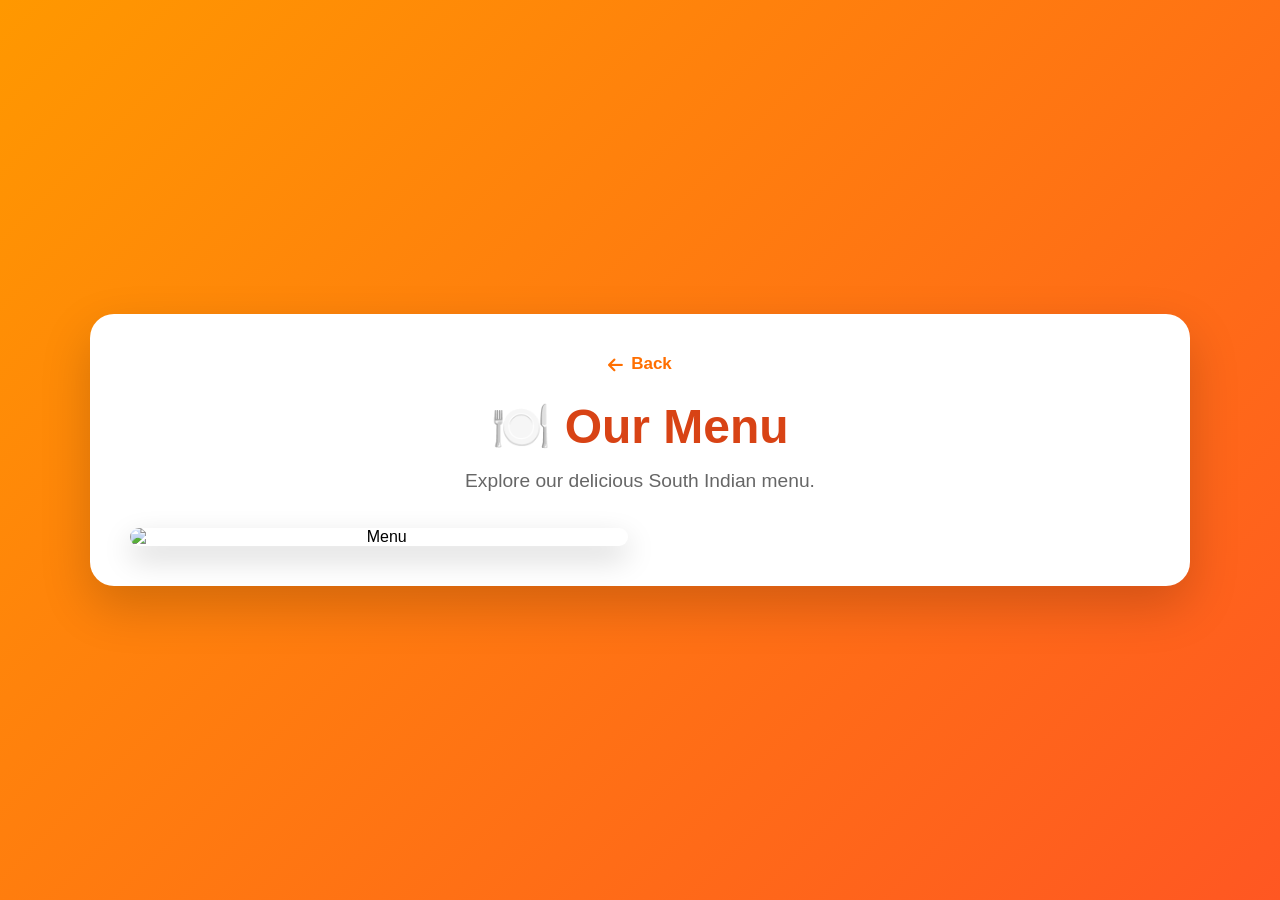
==== menu.html @ 59fc46c8 "update menu page" ====
<!DOCTYPE html>
<html lang="en">

<head>

    <meta charset="UTF-8">
    <meta name="viewport" content="width=device-width, initial-scale=1.0">

    <title>Our Menu | DosaLane</title>

    <link rel="stylesheet" href="https://cdnjs.cloudflare.com/ajax/libs/font-awesome/6.5.2/css/all.min.css">

    <link rel="stylesheet" href="style.css">

</head>

<body>

    <div class="container menu-container">

        <a href="index.html" class="back-btn">

            <i class="fa-solid fa-arrow-left"></i>

            Back

        </a>

        <h1>🍽️ Our Menu</h1>

        <p class="subtitle">

            Explore our delicious South Indian menu.

        </p>

        <div class="menu-grid">

            <img src="images/menu1.jpg" alt="Menu">

            <!-- OR if you have multiple menu pages -->

            <!--
            <img src="images/menu2.jpg">
            <img src="images/menu3.jpg">
            -->

        </div>

        <!-- <div class="menu-grid">
            <img src="images/menu.jpg" alt="DosaLane Menu">
        </div> -->

    </div>

</body>

</html>
---- style.css ----
* {
    margin: 0;
    padding: 0;
    box-sizing: border-box;
    font-family: Arial, Helvetica, sans-serif;
}

body {
    background: linear-gradient(135deg, #ff9800, #ff5722);
    min-height: 100vh;
    display: flex;
    justify-content: center;
    align-items: center;
    padding: 20px;
}

.container {
    width: 100%;
    max-width: 700px;
    background: #fff;
    border-radius: 24px;
    padding: 40px;
    text-align: center;
    box-shadow: 0 20px 50px rgba(0, 0, 0, 0.18);
}

.logo {
    margin: 30px auto;
}

.logo img {
    width: 100%;
    max-width: 280px;
    border-radius: 20px;
    box-shadow: 0 12px 30px rgba(0, 0, 0, 0.15);
}

h1 {
    color: #d84315;
    font-size: clamp(2rem, 4vw, 3rem);
    margin-bottom: 10px;
}

.subtitle {
    color: #666;
    font-size: clamp(1rem, 2vw, 1.2rem);
    line-height: 1.7;
    margin-bottom: 30px;
}

.button {
    display: inline-flex;
    align-items: center;
    justify-content: center;
    gap: 10px;
    width: 100%;
    max-width: 320px;
    padding: 16px;
    background: #ff6f00;
    color: #fff;
    text-decoration: none;
    border-radius: 50px;
    font-size: 18px;
    font-weight: bold;
    transition: 0.3s;
    margin-bottom: 35px;
}

.button:hover {
    background: #e65100;
    transform: translateY(-3px);
}

.social-title {
    font-size: 20px;
    color: #333;
    margin-bottom: 20px;
}

.socials {
    display: flex;
    justify-content: center;
    flex-wrap: wrap;
    gap: 18px;
}

.socials a {
    width: 65px;
    height: 65px;
    display: flex;
    justify-content: center;
    align-items: center;
    text-decoration: none;
    border-radius: 50%;
    background: #f4f4f4;
    color: #333;
    font-size: 30px;
    transition: 0.3s;
}

.socials a:hover {
    background: #ff6f00;
    color: #fff;
    transform: scale(1.08);
}

.footer {
    margin-top: 40px;
    color: #777;
    font-size: 14px;
}

/* Mobile */

@media (max-width: 768px) {
    .container {
        padding: 25px;
    }

    .logo img {
        max-width: 220px;
    }

    .socials {
        gap: 15px;
    }

    .socials a {
        width: 58px;
        height: 58px;
        font-size: 26px;
    }

    .button {
        font-size: 17px;
    }
}

/* Large Screens */

@media (min-width: 1200px) {
    .container {
        max-width: 850px;
    }

    .logo img {
        max-width: 330px;
    }
}


/* Second Button */

.secondary {
    background: #2e7d32;
    margin-top: -15px;
}

.secondary:hover {
    background: #1b5e20;
}

/* Menu Page */

.menu-container {
    max-width: 1100px;
}

.menu-grid {
    margin-top: 30px;
    display: grid;
    grid-template-columns: 1fr;
    gap: 25px;
}

.menu-grid img {
    width: 100%;
    border-radius: 18px;
    box-shadow: 0 12px 30px rgba(0,0,0,.18);
    transition: .3s;
    cursor: zoom-in;
}

.menu-grid img:hover {
    transform: scale(1.02);
}

.back-btn {
    display: inline-flex;
    align-items: center;
    gap: 8px;
    margin-bottom: 25px;
    text-decoration: none;
    color: #ff6f00;
    font-weight: bold;
    font-size: 17px;
}

.back-btn:hover {
    color: #d84315;
}

@media (min-width: 900px) {

    .menu-grid {

        grid-template-columns: repeat(2,1fr);

    }

}

@media (max-width:768px){

    .menu-container{

        padding:20px;

    }

}
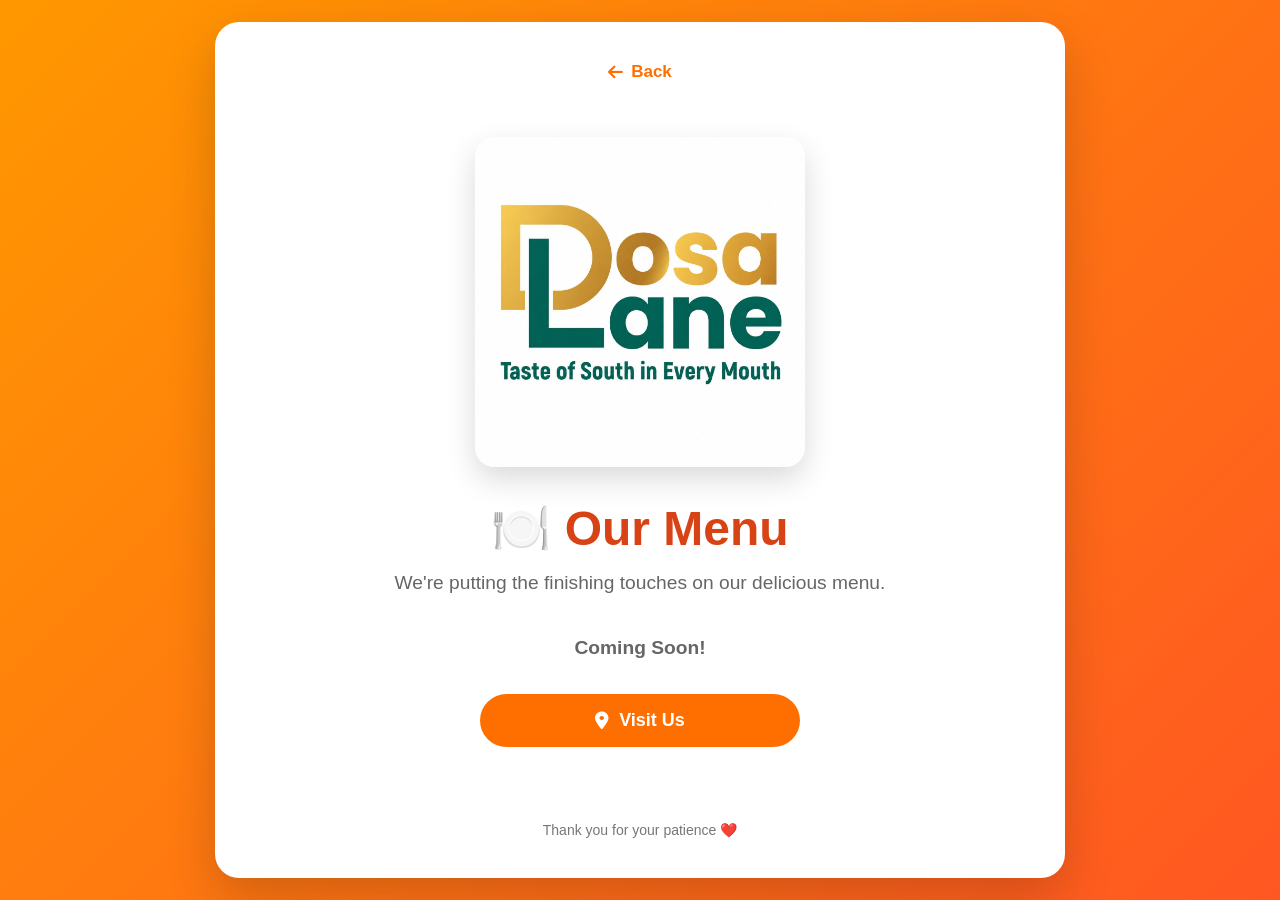
==== commit 0e78d168: "coming soon menu" ====
--- a/menu.html
+++ b/menu.html
@@ -2,57 +2,50 @@
 <html lang="en">
 
 <head>
-
     <meta charset="UTF-8">
     <meta name="viewport" content="width=device-width, initial-scale=1.0">
+    <title>Menu | DosaLane Lucknow Chowk</title>
 
-    <title>Our Menu | DosaLane</title>
-
-    <link rel="stylesheet" href="https://cdnjs.cloudflare.com/ajax/libs/font-awesome/6.5.2/css/all.min.css">
+    <link rel="stylesheet"
+        href="https://cdnjs.cloudflare.com/ajax/libs/font-awesome/6.5.2/css/all.min.css">
 
     <link rel="stylesheet" href="style.css">
-
 </head>
 
 <body>
 
-    <div class="container menu-container">
+<div class="container">
 
-        <a href="index.html" class="back-btn">
+    <a href="index.html" class="back-btn">
+        <i class="fa-solid fa-arrow-left"></i>
+        Back
+    </a>
 
-            <i class="fa-solid fa-arrow-left"></i>
-
-            Back
-
-        </a>
-
-        <h1>🍽️ Our Menu</h1>
-
-        <p class="subtitle">
-
-            Explore our delicious South Indian menu.
-
-        </p>
-
-        <div class="menu-grid">
-
-            <img src="images/menu1.jpg" alt="Menu">
-
-            <!-- OR if you have multiple menu pages -->
-
-            <!--
-            <img src="images/menu2.jpg">
-            <img src="images/menu3.jpg">
-            -->
-
-        </div>
-
-        <!-- <div class="menu-grid">
-            <img src="images/menu.jpg" alt="DosaLane Menu">
-        </div> -->
-
+    <div class="logo">
+        <img src="images/DosaLaneLogo.jpeg" alt="DosaLane Logo">
     </div>
 
+    <h1>🍽️ Our Menu</h1>
+
+    <p class="subtitle">
+        We're putting the finishing touches on our delicious menu.
+        <br><br>
+        <strong>Coming Soon!</strong>
+    </p>
+
+    <a class="button"
+       href="https://maps.app.goo.gl/YyJaqDy7BtWkkEZb9"
+       target="_blank">
+
+        <i class="fa-solid fa-location-dot"></i>
+        Visit Us
+    </a>
+
+    <div class="footer">
+        Thank you for your patience ❤️
+    </div>
+
+</div>
+
 </body>
-
 </html>
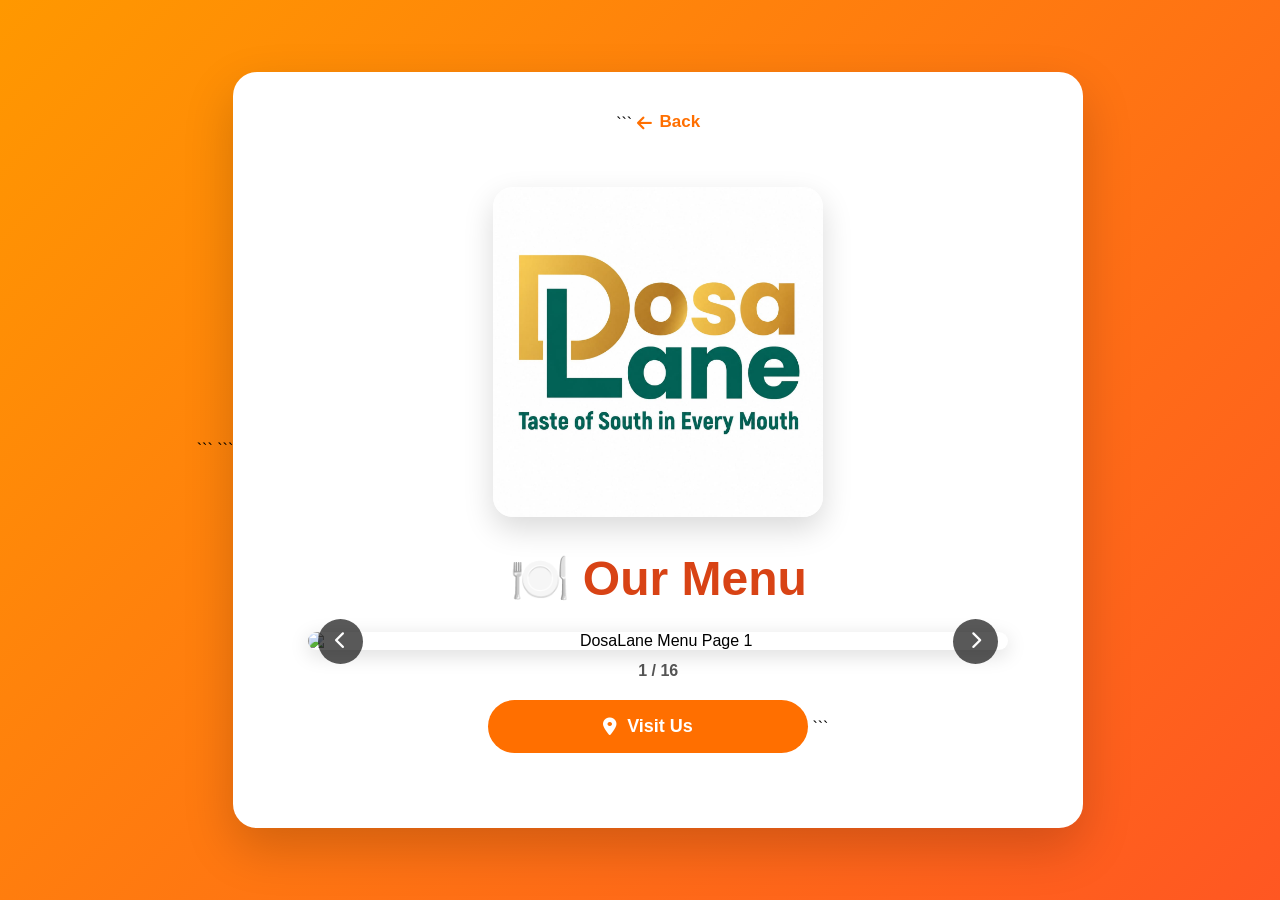
==== commit beed3c21: "original menu added" ====
--- a/menu.html
+++ b/menu.html
@@ -1,51 +1,175 @@
 <!DOCTYPE html>
+
 <html lang="en">
 
 <head>
     <meta charset="UTF-8">
     <meta name="viewport" content="width=device-width, initial-scale=1.0">
-    <title>Menu | DosaLane Lucknow Chowk</title>
 
-    <link rel="stylesheet"
-        href="https://cdnjs.cloudflare.com/ajax/libs/font-awesome/6.5.2/css/all.min.css">
+```
+<title>Menu | DosaLane Lucknow Chowk</title>
 
-    <link rel="stylesheet" href="style.css">
+<link rel="stylesheet"
+    href="https://cdnjs.cloudflare.com/ajax/libs/font-awesome/6.5.2/css/all.min.css">
+
+<link rel="stylesheet" href="style.css">
+```
+
 </head>
 
 <body>
 
 <div class="container">
 
-    <a href="index.html" class="back-btn">
-        <i class="fa-solid fa-arrow-left"></i>
-        Back
-    </a>
+```
+<!-- Back Button -->
+<a href="index.html" class="back-btn">
+    <i class="fa-solid fa-arrow-left"></i>
+    Back
+</a>
 
-    <div class="logo">
-        <img src="images/DosaLaneLogo.jpeg" alt="DosaLane Logo">
+<!-- Logo -->
+<div class="logo">
+    <img src="images/DosaLaneLogo.jpeg" alt="DosaLane Logo">
+</div>
+
+<h1>🍽️ Our Menu</h1>
+
+<!-- Book -->
+<div class="menu-book">
+
+    <!-- Previous Button -->
+    <button class="page-btn prev-btn" onclick="previousPage()">
+        <i class="fa-solid fa-chevron-left"></i>
+    </button>
+
+    <!-- Page -->
+    <div class="menu-page" id="menuPage">
+        <img
+            id="menuImage"
+            src="images/menu-1.png"
+            alt="DosaLane Menu Page 1"
+        >
     </div>
 
-    <h1>🍽️ Our Menu</h1>
-
-    <p class="subtitle">
-        We're putting the finishing touches on our delicious menu.
-        <br><br>
-        <strong>Coming Soon!</strong>
-    </p>
-
-    <a class="button"
-       href="https://maps.app.goo.gl/YyJaqDy7BtWkkEZb9"
-       target="_blank">
-
-        <i class="fa-solid fa-location-dot"></i>
-        Visit Us
-    </a>
-
-    <div class="footer">
-        Thank you for your patience ❤️
-    </div>
+    <!-- Next Button -->
+    <button class="page-btn next-btn" onclick="nextPage()">
+        <i class="fa-solid fa-chevron-right"></i>
+    </button>
 
 </div>
 
+<!-- Page Counter -->
+<div class="page-counter">
+    <span id="pageNumber">1</span> / 16
+</div>
+
+<!-- Visit Us -->
+<a class="button"
+   href="https://maps.app.goo.gl/YyJaqDy7BtWkkEZb9"
+   target="_blank"
+   rel="noopener noreferrer">
+
+    <i class="fa-solid fa-location-dot"></i>
+    Visit Us
+
+</a>
+```
+
+</div>
+
+<script>
+
+    let currentPage = 1;
+    const totalPages = 16;
+
+    const menuImage = document.getElementById("menuImage");
+    const pageNumber = document.getElementById("pageNumber");
+
+    function showPage(page) {
+
+        if (page < 1 || page > totalPages) {
+            return;
+        }
+
+        currentPage = page;
+
+        menuImage.src = `images/menu-${currentPage}.png`;
+        menuImage.alt = `DosaLane Menu Page ${currentPage}`;
+
+        pageNumber.textContent = currentPage;
+    }
+
+    function nextPage() {
+
+        if (currentPage < totalPages) {
+            showPage(currentPage + 1);
+        }
+
+    }
+
+    function previousPage() {
+
+        if (currentPage > 1) {
+            showPage(currentPage - 1);
+        }
+
+    }
+
+
+    /* Keyboard Navigation */
+
+    document.addEventListener("keydown", function(event) {
+
+        if (event.key === "ArrowRight") {
+            nextPage();
+        }
+
+        if (event.key === "ArrowLeft") {
+            previousPage();
+        }
+
+    });
+
+
+    /* Mobile Swipe */
+
+    let touchStartX = 0;
+    let touchEndX = 0;
+
+    const menuPage = document.getElementById("menuPage");
+
+    menuPage.addEventListener("touchstart", function(event) {
+
+        touchStartX = event.changedTouches[0].screenX;
+
+    });
+
+    menuPage.addEventListener("touchend", function(event) {
+
+        touchEndX = event.changedTouches[0].screenX;
+
+        handleSwipe();
+
+    });
+
+    function handleSwipe() {
+
+        const swipeDistance = touchEndX - touchStartX;
+
+        if (Math.abs(swipeDistance) < 50) {
+            return;
+        }
+
+        if (swipeDistance < 0) {
+            nextPage();
+        } else {
+            previousPage();
+        }
+
+    }
+
+</script>
+
 </body>
-</html>+</html>
--- a/style.css
+++ b/style.css
@@ -176,7 +176,7 @@
 .menu-grid img {
     width: 100%;
     border-radius: 18px;
-    box-shadow: 0 12px 30px rgba(0,0,0,.18);
+    box-shadow: 0 12px 30px rgba(0, 0, 0, .18);
     transition: .3s;
     cursor: zoom-in;
 }
@@ -204,18 +204,159 @@
 
     .menu-grid {
 
-        grid-template-columns: repeat(2,1fr);
-
-    }
-
-}
-
-@media (max-width:768px){
-
-    .menu-container{
-
-        padding:20px;
-
-    }
-
+        grid-template-columns: repeat(2, 1fr);
+
+    }
+
+}
+
+@media (max-width:768px) {
+
+    .menu-container {
+
+        padding: 20px;
+
+    }
+
+}
+
+
+/* ================================
+MENU BOOK
+================================ */
+
+.menu-book {
+    position: relative;
+    width: 100%;
+    max-width: 700px;
+    margin: 25px auto 10px;
+
+    display: flex;
+    align-items: center;
+    justify-content: center;
+
+}
+
+/* Menu Page */
+
+.menu-page {
+    width: 100%;
+    display: flex;
+    justify-content: center;
+    align-items: center;
+
+    overflow: hidden;
+
+    border-radius: 12px;
+    background: #fff;
+
+    box-shadow: 0 5px 20px rgba(0, 0, 0, 0.15);
+
+    touch-action: pan-y;
+
+}
+
+/* Menu Image */
+
+.menu-page img {
+    display: block;
+
+    width: 100%;
+    height: auto;
+
+    max-height: 75vh;
+
+    object-fit: contain;
+
+    user-select: none;
+    -webkit-user-drag: none;
+}
+
+/* Navigation Buttons */
+
+.page-btn {
+    position: absolute;
+
+    width: 45px;
+    height: 45px;
+
+    border: none;
+    border-radius: 50%;
+
+    background: rgba(0, 0, 0, 0.65);
+    color: white;
+
+    display: flex;
+    align-items: center;
+    justify-content: center;
+
+    cursor: pointer;
+
+    z-index: 10;
+
+    font-size: 18px;
+
+    transition: all 0.2s ease;
+}
+
+.page-btn:hover {
+    background: rgba(0, 0, 0, 0.85);
+    transform: scale(1.08);
+}
+
+/* Previous */
+
+.prev-btn {
+    left: 10px;
+}
+
+/* Next */
+
+.next-btn {
+    right: 10px;
+}
+
+/* Page Counter */
+
+.page-counter {
+    text-align: center;
+
+    font-size: 16px;
+    font-weight: 600;
+
+    margin: 12px 0 20px;
+
+    color: #555;
+}
+
+/* Mobile */
+
+@media (max-width: 600px) {
+
+    .menu-book {
+        margin-top: 20px;
+    }
+
+    .menu-page {
+        border-radius: 8px;
+    }
+
+    .menu-page img {
+        max-height: 70vh;
+    }
+
+    .page-btn {
+        width: 38px;
+        height: 38px;
+
+        font-size: 15px;
+    }
+
+    .prev-btn {
+        left: 6px;
+    }
+
+    .next-btn {
+        right: 6px;
+    }
 }
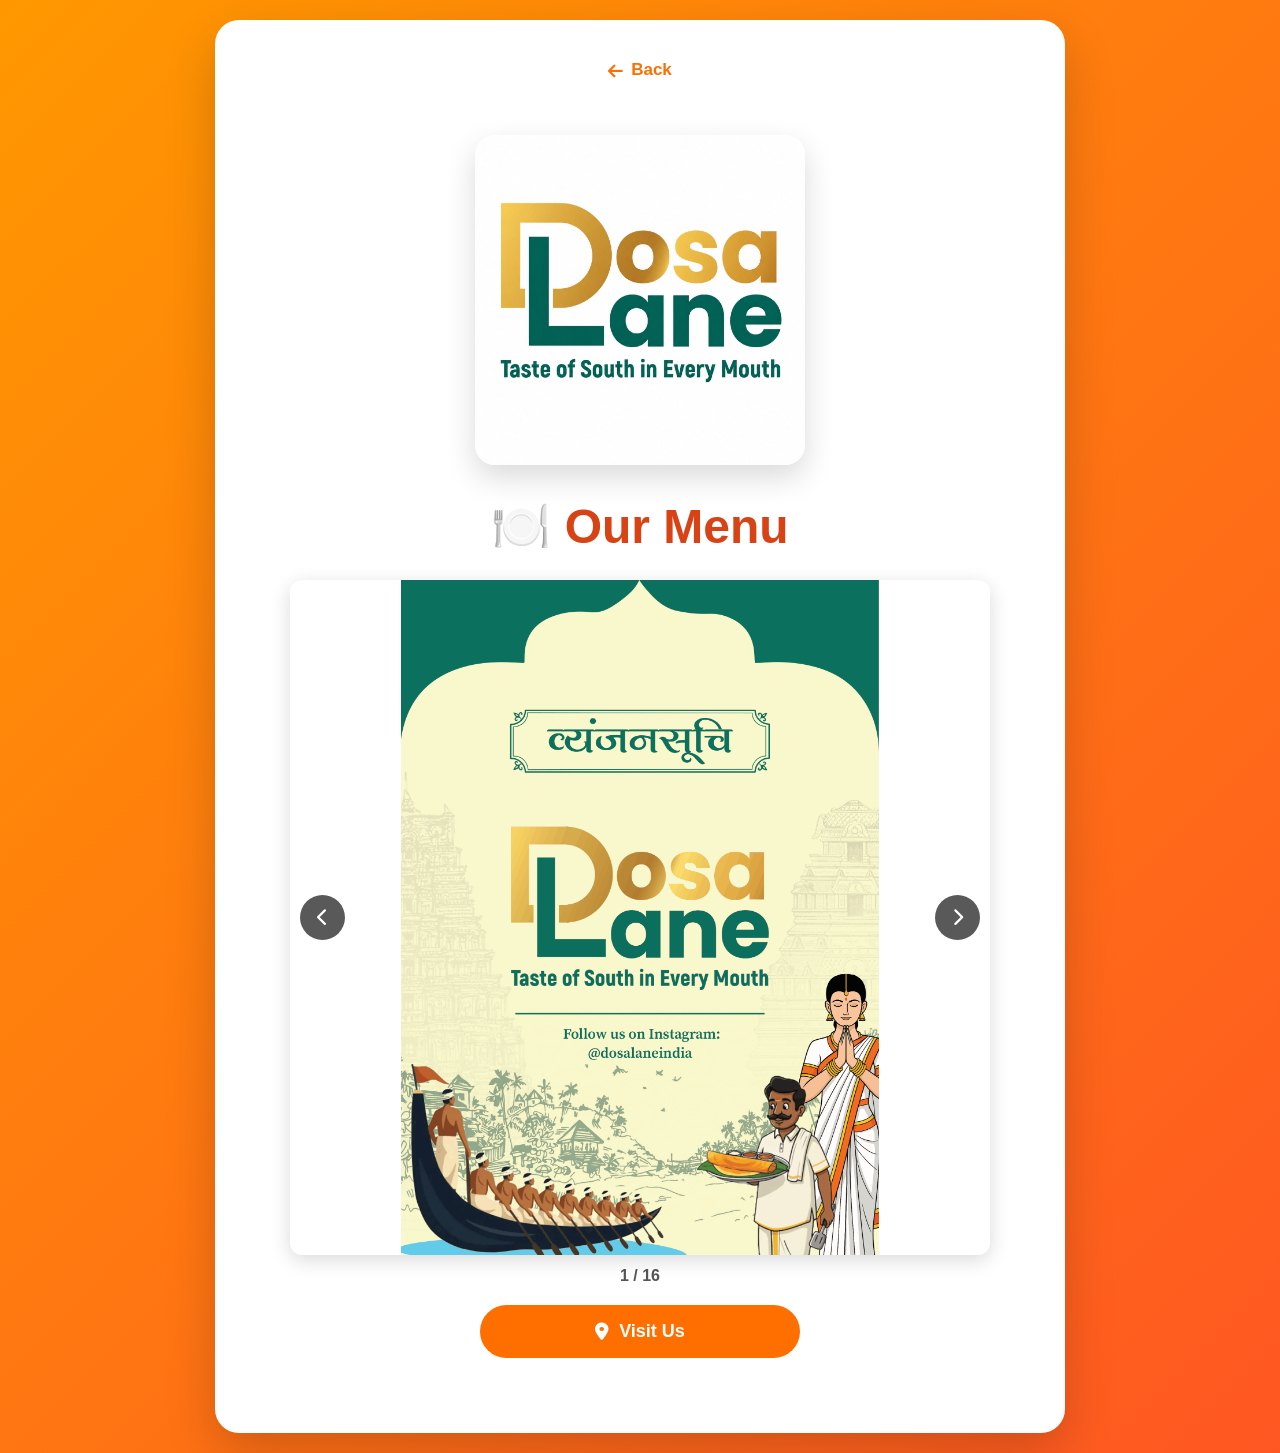
==== commit e061e708: "fix menu html" ====
--- a/menu.html
+++ b/menu.html
@@ -6,14 +6,14 @@
     <meta charset="UTF-8">
     <meta name="viewport" content="width=device-width, initial-scale=1.0">
 
-```
+
 <title>Menu | DosaLane Lucknow Chowk</title>
 
 <link rel="stylesheet"
     href="https://cdnjs.cloudflare.com/ajax/libs/font-awesome/6.5.2/css/all.min.css">
 
 <link rel="stylesheet" href="style.css">
-```
+
 
 </head>
 
@@ -21,7 +21,7 @@
 
 <div class="container">
 
-```
+
 <!-- Back Button -->
 <a href="index.html" class="back-btn">
     <i class="fa-solid fa-arrow-left"></i>
@@ -74,7 +74,7 @@
     Visit Us
 
 </a>
-```
+
 
 </div>
 
--- a/style.css
+++ b/style.css
@@ -117,6 +117,7 @@
         padding: 25px;
     }
 
+
     .logo img {
         max-width: 220px;
     }
@@ -134,6 +135,8 @@
     .button {
         font-size: 17px;
     }
+
+
 }
 
 /* Large Screens */
@@ -143,11 +146,13 @@
         max-width: 850px;
     }
 
+
     .logo img {
         max-width: 330px;
     }
-}
-
+
+
+}
 
 /* Second Button */
 
@@ -202,24 +207,27 @@
 
 @media (min-width: 900px) {
 
+
     .menu-grid {
 
         grid-template-columns: repeat(2, 1fr);
 
     }
 
+
 }
 
 @media (max-width:768px) {
 
+
     .menu-container {
 
         padding: 20px;
 
     }
 
-}
-
+
+}
 
 /* ================================
 MENU BOOK
@@ -231,9 +239,11 @@
     max-width: 700px;
     margin: 25px auto 10px;
 
-    display: flex;
-    align-items: center;
-    justify-content: center;
+
+    display: flex;
+    align-items: center;
+    justify-content: center;
+
 
 }
 
@@ -244,6 +254,7 @@
     display: flex;
     justify-content: center;
     align-items: center;
+
 
     overflow: hidden;
 
@@ -254,6 +265,7 @@
 
     touch-action: pan-y;
 
+
 }
 
 /* Menu Image */
@@ -261,6 +273,7 @@
 .menu-page img {
     display: block;
 
+
     width: 100%;
     height: auto;
 
@@ -270,6 +283,8 @@
 
     user-select: none;
     -webkit-user-drag: none;
+
+
 }
 
 /* Navigation Buttons */
@@ -277,6 +292,7 @@
 .page-btn {
     position: absolute;
 
+
     width: 45px;
     height: 45px;
 
@@ -297,6 +313,8 @@
     font-size: 18px;
 
     transition: all 0.2s ease;
+
+
 }
 
 .page-btn:hover {
@@ -321,17 +339,21 @@
 .page-counter {
     text-align: center;
 
+
     font-size: 16px;
     font-weight: 600;
 
     margin: 12px 0 20px;
 
     color: #555;
+
+
 }
 
 /* Mobile */
 
 @media (max-width: 600px) {
+
 
     .menu-book {
         margin-top: 20px;
@@ -359,4 +381,6 @@
     .next-btn {
         right: 6px;
     }
+
+
 }
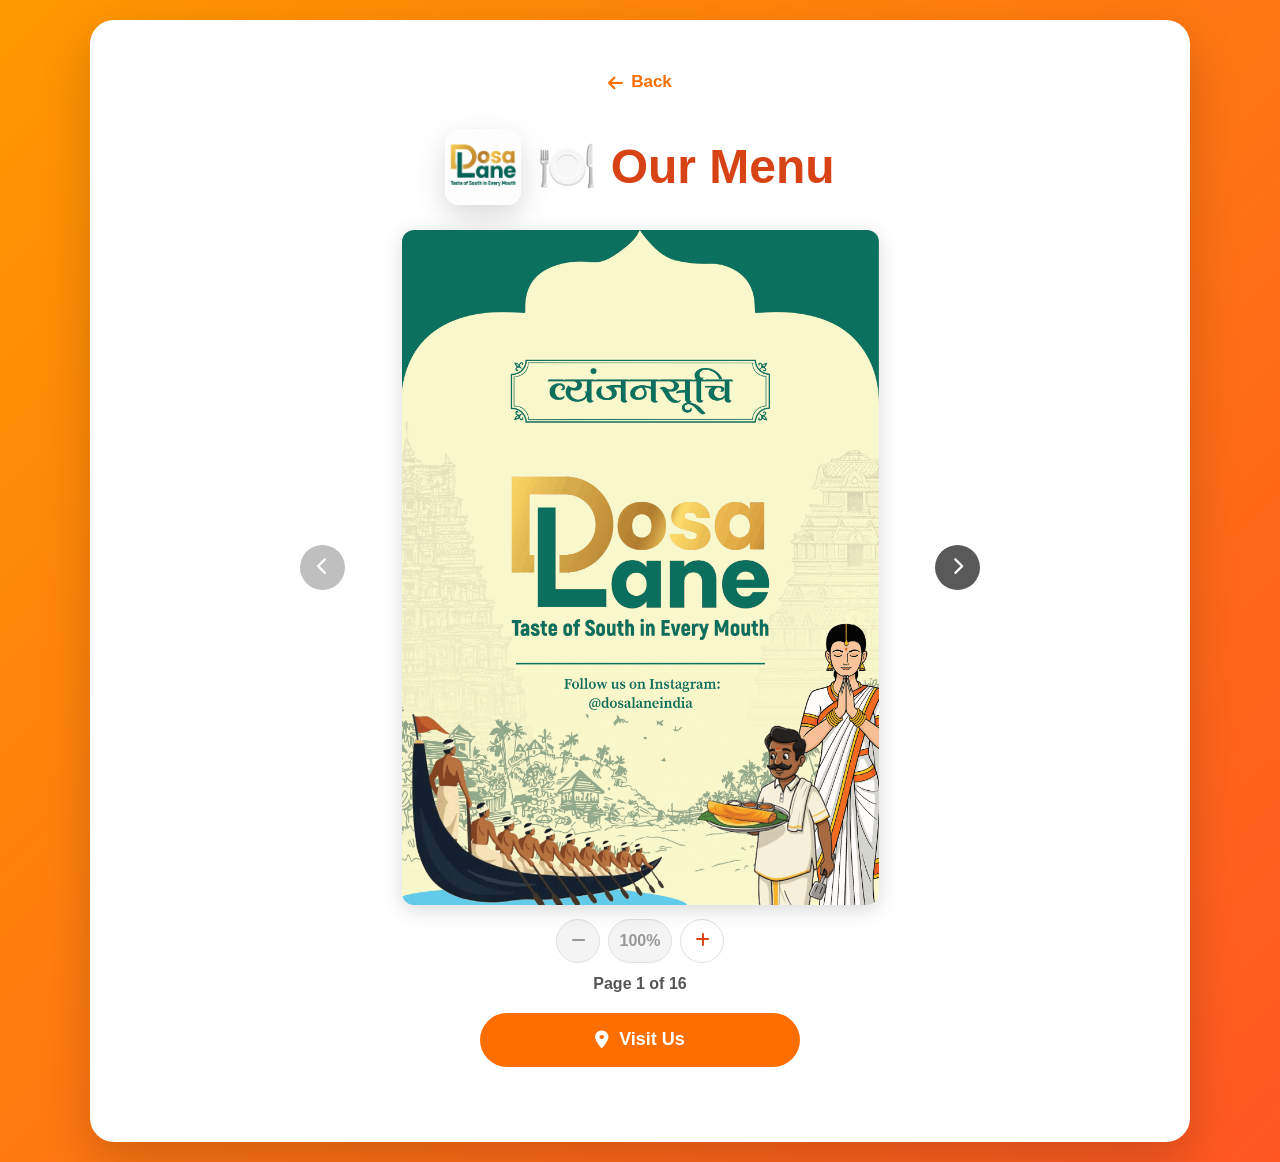
==== commit 86044e71: "new changes for better user experience" ====
--- a/menu.html
+++ b/menu.html
@@ -8,6 +8,8 @@
 
 
 <title>Menu | DosaLane Lucknow Chowk</title>
+<link rel="icon" href="images/DosaLaneLogo.jpeg" type="image/jpeg">
+<link rel="apple-touch-icon" href="images/DosaLaneLogo.jpeg">
 
 <link rel="stylesheet"
     href="https://cdnjs.cloudflare.com/ajax/libs/font-awesome/6.5.2/css/all.min.css">
@@ -19,7 +21,7 @@
 
 <body>
 
-<div class="container">
+<main class="container menu-container">
 
 
 <!-- Back Button -->
@@ -28,18 +30,18 @@
     Back
 </a>
 
-<!-- Logo -->
-<div class="logo">
-    <img src="images/DosaLaneLogo.jpeg" alt="DosaLane Logo">
-</div>
-
-<h1>🍽️ Our Menu</h1>
+<header class="menu-header">
+    <div class="logo menu-logo">
+        <img src="images/DosaLaneLogo.jpeg" alt="DosaLane Logo">
+    </div>
+    <h1>🍽️ Our Menu</h1>
+</header>
 
 <!-- Book -->
 <div class="menu-book">
 
     <!-- Previous Button -->
-    <button class="page-btn prev-btn" onclick="previousPage()">
+    <button class="page-btn prev-btn" type="button" aria-label="Previous menu page" aria-controls="menuPage">
         <i class="fa-solid fa-chevron-left"></i>
     </button>
 
@@ -49,19 +51,33 @@
             id="menuImage"
             src="images/menu-1.png"
             alt="DosaLane Menu Page 1"
+            decoding="async"
         >
     </div>
 
     <!-- Next Button -->
-    <button class="page-btn next-btn" onclick="nextPage()">
+    <button class="page-btn next-btn" type="button" aria-label="Next menu page" aria-controls="menuPage">
         <i class="fa-solid fa-chevron-right"></i>
     </button>
 
 </div>
 
+<div class="menu-tools" role="group" aria-label="Menu zoom controls">
+    <button class="zoom-btn" id="zoomOut" type="button" aria-label="Zoom out" title="Zoom out" disabled>
+        <i class="fa-solid fa-minus" aria-hidden="true"></i>
+    </button>
+    <button class="zoom-reset" id="zoomReset" type="button" aria-label="Reset zoom" title="Reset zoom" disabled>
+        <span id="zoomLevel">100%</span>
+    </button>
+    <button class="zoom-btn" id="zoomIn" type="button" aria-label="Zoom in" title="Zoom in">
+        <i class="fa-solid fa-plus" aria-hidden="true"></i>
+    </button>
+</div>
+<p class="menu-help">Use the arrows or swipe to change pages. When zoomed in, drag the menu to explore it.</p>
+
 <!-- Page Counter -->
-<div class="page-counter">
-    <span id="pageNumber">1</span> / 16
+<div class="page-counter" aria-live="polite" aria-atomic="true">
+    Page <span id="pageNumber">1</span> of <span id="totalPages">16</span>
 </div>
 
 <!-- Visit Us -->
@@ -75,8 +91,7 @@
 
 </a>
 
-
-</div>
+</main>
 
 <script>
 
@@ -85,6 +100,17 @@
 
     const menuImage = document.getElementById("menuImage");
     const pageNumber = document.getElementById("pageNumber");
+    const previousButton = document.querySelector(".prev-btn");
+    const nextButton = document.querySelector(".next-btn");
+    const zoomInButton = document.getElementById("zoomIn");
+    const zoomOutButton = document.getElementById("zoomOut");
+    const zoomResetButton = document.getElementById("zoomReset");
+    const zoomLevel = document.getElementById("zoomLevel");
+    const menuPage = document.getElementById("menuPage");
+    const minZoom = 1;
+    const maxZoom = 2.5;
+    const zoomStep = 0.25;
+    let zoom = minZoom;
 
     function showPage(page) {
 
@@ -98,7 +124,28 @@
         menuImage.alt = `DosaLane Menu Page ${currentPage}`;
 
         pageNumber.textContent = currentPage;
-    }
+        previousButton.disabled = currentPage === 1;
+        nextButton.disabled = currentPage === totalPages;
+        setZoom(minZoom);
+
+        const adjacentPage = currentPage < totalPages ? currentPage + 1 : currentPage - 1;
+        const preloadImage = new Image();
+        preloadImage.src = `images/menu-${adjacentPage}.png`;
+    }
+
+    previousButton.addEventListener("click", previousPage);
+    nextButton.addEventListener("click", nextPage);
+    zoomInButton.addEventListener("click", function() {
+        setZoom(zoom + zoomStep);
+    });
+    zoomOutButton.addEventListener("click", function() {
+        setZoom(zoom - zoomStep);
+    });
+    zoomResetButton.addEventListener("click", function() {
+        setZoom(minZoom);
+    });
+
+    showPage(currentPage);
 
     function nextPage() {
 
@@ -116,10 +163,33 @@
 
     }
 
+    function setZoom(nextZoom) {
+
+        zoom = Math.min(maxZoom, Math.max(minZoom, Math.round(nextZoom * 100) / 100));
+        menuPage.style.setProperty("--menu-zoom", `${Math.round(zoom * 100)}%`);
+        zoomLevel.textContent = `${Math.round(zoom * 100)}%`;
+
+        zoomOutButton.disabled = zoom <= minZoom;
+        zoomInButton.disabled = zoom >= maxZoom;
+        zoomResetButton.disabled = zoom === minZoom;
+
+        if (zoom === minZoom) {
+            menuPage.scrollLeft = 0;
+            menuPage.scrollTop = 0;
+        }
+
+        menuPage.classList.toggle("is-zoomed", zoom > minZoom);
+
+    }
+
 
     /* Keyboard Navigation */
 
     document.addEventListener("keydown", function(event) {
+
+        if (event.target.matches("input, textarea, select, [contenteditable='true']")) {
+            return;
+        }
 
         if (event.key === "ArrowRight") {
             nextPage();
@@ -137,8 +207,6 @@
     let touchStartX = 0;
     let touchEndX = 0;
 
-    const menuPage = document.getElementById("menuPage");
-
     menuPage.addEventListener("touchstart", function(event) {
 
         touchStartX = event.changedTouches[0].screenX;
@@ -154,6 +222,10 @@
     });
 
     function handleSwipe() {
+
+        if (zoom > minZoom) {
+            return;
+        }
 
         const swipeDistance = touchEndX - touchStartX;
 
--- a/style.css
+++ b/style.css
@@ -8,10 +8,11 @@
 body {
     background: linear-gradient(135deg, #ff9800, #ff5722);
     min-height: 100vh;
-    display: flex;
-    justify-content: center;
-    align-items: center;
-    padding: 20px;
+    min-height: 100dvh;
+    display: flex;
+    justify-content: center;
+    align-items: center;
+    padding: clamp(12px, 3vw, 20px);
 }
 
 .container {
@@ -19,25 +20,28 @@
     max-width: 700px;
     background: #fff;
     border-radius: 24px;
-    padding: 40px;
+    padding: clamp(24px, 5vw, 40px);
     text-align: center;
     box-shadow: 0 20px 50px rgba(0, 0, 0, 0.18);
 }
 
 .logo {
-    margin: 30px auto;
+    margin: clamp(20px, 4vw, 30px) auto;
 }
 
 .logo img {
+    display: block;
     width: 100%;
     max-width: 280px;
+    margin-inline: auto;
     border-radius: 20px;
     box-shadow: 0 12px 30px rgba(0, 0, 0, 0.15);
 }
 
 h1 {
     color: #d84315;
-    font-size: clamp(2rem, 4vw, 3rem);
+    font-size: clamp(1.75rem, 4vw, 3rem);
+    line-height: 1.2;
     margin-bottom: 10px;
 }
 
@@ -55,20 +59,16 @@
     gap: 10px;
     width: 100%;
     max-width: 320px;
-    padding: 16px;
+    min-height: 54px;
+    padding: 14px 16px;
     background: #ff6f00;
     color: #fff;
     text-decoration: none;
     border-radius: 50px;
     font-size: 18px;
     font-weight: bold;
-    transition: 0.3s;
+    transition: background-color 0.2s ease, transform 0.2s ease, box-shadow 0.2s ease;
     margin-bottom: 35px;
-}
-
-.button:hover {
-    background: #e65100;
-    transform: translateY(-3px);
 }
 
 .social-title {
@@ -85,8 +85,8 @@
 }
 
 .socials a {
-    width: 65px;
-    height: 65px;
+    width: 60px;
+    height: 60px;
     display: flex;
     justify-content: center;
     align-items: center;
@@ -95,13 +95,12 @@
     background: #f4f4f4;
     color: #333;
     font-size: 30px;
-    transition: 0.3s;
-}
-
-.socials a:hover {
-    background: #ff6f00;
-    color: #fff;
-    transform: scale(1.08);
+    transition: background-color 0.2s ease, color 0.2s ease, transform 0.2s ease;
+}
+
+:where(a, button):focus-visible {
+    outline: 3px solid #1565c0;
+    outline-offset: 4px;
 }
 
 .footer {
@@ -113,11 +112,6 @@
 /* Mobile */
 
 @media (max-width: 768px) {
-    .container {
-        padding: 25px;
-    }
-
-
     .logo img {
         max-width: 220px;
     }
@@ -139,6 +133,50 @@
 
 }
 
+@media (hover: hover) and (pointer: fine) {
+    .button:hover {
+        background: #e65100;
+        transform: translateY(-3px);
+    }
+
+    .secondary:hover {
+        background: #1b5e20;
+    }
+
+    .socials a:hover {
+        background: #ff6f00;
+        color: #fff;
+        transform: scale(1.08);
+    }
+
+    .menu-grid img:hover {
+        transform: scale(1.02);
+    }
+
+    .back-btn:hover {
+        color: #d84315;
+    }
+
+    .page-btn:hover:not(:disabled) {
+        background: rgba(0, 0, 0, 0.85);
+        transform: scale(1.08);
+    }
+
+    .zoom-btn:hover:not(:disabled),
+    .zoom-reset:hover:not(:disabled) {
+        background: #fff3e0;
+        border-color: #ffb74d;
+    }
+}
+
+.button:active,
+.socials a:active,
+.page-btn:active:not(:disabled),
+.zoom-btn:active:not(:disabled),
+.zoom-reset:active:not(:disabled) {
+    transform: scale(0.97);
+}
+
 /* Large Screens */
 
 @media (min-width: 1200px) {
@@ -161,14 +199,33 @@
     margin-top: -15px;
 }
 
-.secondary:hover {
-    background: #1b5e20;
-}
-
 /* Menu Page */
 
 .menu-container {
     max-width: 1100px;
+}
+
+.menu-header {
+    display: flex;
+    align-items: center;
+    justify-content: center;
+    gap: 16px;
+    margin: 0 auto 10px;
+}
+
+.menu-header h1 {
+    margin-bottom: 0;
+}
+
+.menu-logo {
+    flex: 0 0 auto;
+    margin: 0;
+}
+
+.menu-logo img {
+    width: 76px;
+    max-width: none;
+    border-radius: 14px;
 }
 
 .menu-grid {
@@ -186,14 +243,12 @@
     cursor: zoom-in;
 }
 
-.menu-grid img:hover {
-    transform: scale(1.02);
-}
-
 .back-btn {
     display: inline-flex;
     align-items: center;
     gap: 8px;
+    min-height: 44px;
+    padding: 6px 2px;
     margin-bottom: 25px;
     text-decoration: none;
     color: #ff6f00;
@@ -201,10 +256,6 @@
     font-size: 17px;
 }
 
-.back-btn:hover {
-    color: #d84315;
-}
-
 @media (min-width: 900px) {
 
 
@@ -225,7 +276,6 @@
         padding: 20px;
 
     }
-
 
 }
 
@@ -250,11 +300,13 @@
 /* Menu Page */
 
 .menu-page {
-    width: 100%;
-    display: flex;
-    justify-content: center;
-    align-items: center;
-
+    --menu-zoom: 100%;
+    width: min(100%, 53vh);
+    width: min(100%, 53dvh);
+    aspect-ratio: 1654 / 2339;
+    display: flex;
+    justify-content: flex-start;
+    align-items: flex-start;
 
     overflow: hidden;
 
@@ -263,21 +315,22 @@
 
     box-shadow: 0 5px 20px rgba(0, 0, 0, 0.15);
 
-    touch-action: pan-y;
-
-
+    touch-action: pan-x pan-y;
+
+
+}
+
+.menu-page.is-zoomed {
+    overflow: auto;
 }
 
 /* Menu Image */
 
 .menu-page img {
     display: block;
-
-
-    width: 100%;
+    width: var(--menu-zoom);
+    max-width: none;
     height: auto;
-
-    max-height: 75vh;
 
     object-fit: contain;
 
@@ -287,6 +340,54 @@
 
 }
 
+.menu-tools {
+    display: inline-flex;
+    align-items: center;
+    gap: 8px;
+    margin-top: 4px;
+}
+
+.zoom-btn,
+.zoom-reset {
+    min-width: 44px;
+    min-height: 44px;
+    border: 1px solid #e0e0e0;
+    background: #fff;
+    color: #d84315;
+    border-radius: 50%;
+    font: inherit;
+    font-weight: 700;
+    cursor: pointer;
+}
+
+.zoom-reset {
+    min-width: 64px;
+    border-radius: 24px;
+    color: #555;
+}
+
+.zoom-btn:disabled,
+.zoom-reset:disabled {
+    color: #999;
+    background: #f4f4f4;
+    cursor: not-allowed;
+}
+
+.menu-help {
+    display: none;
+    max-width: 460px;
+    margin: 10px auto 0;
+    color: #666;
+    font-size: 14px;
+    line-height: 1.45;
+}
+
+@media (max-width: 768px) {
+    .menu-help {
+        display: block;
+    }
+}
+
 /* Navigation Buttons */
 
 .page-btn {
@@ -317,9 +418,9 @@
 
 }
 
-.page-btn:hover {
-    background: rgba(0, 0, 0, 0.85);
-    transform: scale(1.08);
+.page-btn:disabled {
+    opacity: 0.38;
+    cursor: not-allowed;
 }
 
 /* Previous */
@@ -363,15 +464,19 @@
         border-radius: 8px;
     }
 
-    .menu-page img {
-        max-height: 70vh;
+    .menu-header {
+        gap: 12px;
+    }
+
+    .menu-logo img {
+        width: 64px;
     }
 
     .page-btn {
-        width: 38px;
-        height: 38px;
-
-        font-size: 15px;
+        width: 44px;
+        height: 44px;
+
+        font-size: 16px;
     }
 
     .prev-btn {
@@ -383,4 +488,43 @@
     }
 
 
-}+}
+
+@media (max-width: 380px) {
+    .container {
+        border-radius: 18px;
+        padding: 20px 16px;
+    }
+
+    .button {
+        max-width: none;
+    }
+
+    .socials {
+        gap: 12px;
+    }
+}
+
+@media (max-height: 700px) and (min-width: 601px) {
+    body {
+        align-items: flex-start;
+    }
+
+    .container {
+        margin: 12px 0;
+    }
+
+    .menu-page img {
+        max-height: 64dvh;
+    }
+}
+
+@media (prefers-reduced-motion: reduce) {
+    *,
+    *::before,
+    *::after {
+        scroll-behavior: auto !important;
+        transition-duration: 0.01ms !important;
+        animation-duration: 0.01ms !important;
+    }
+}
